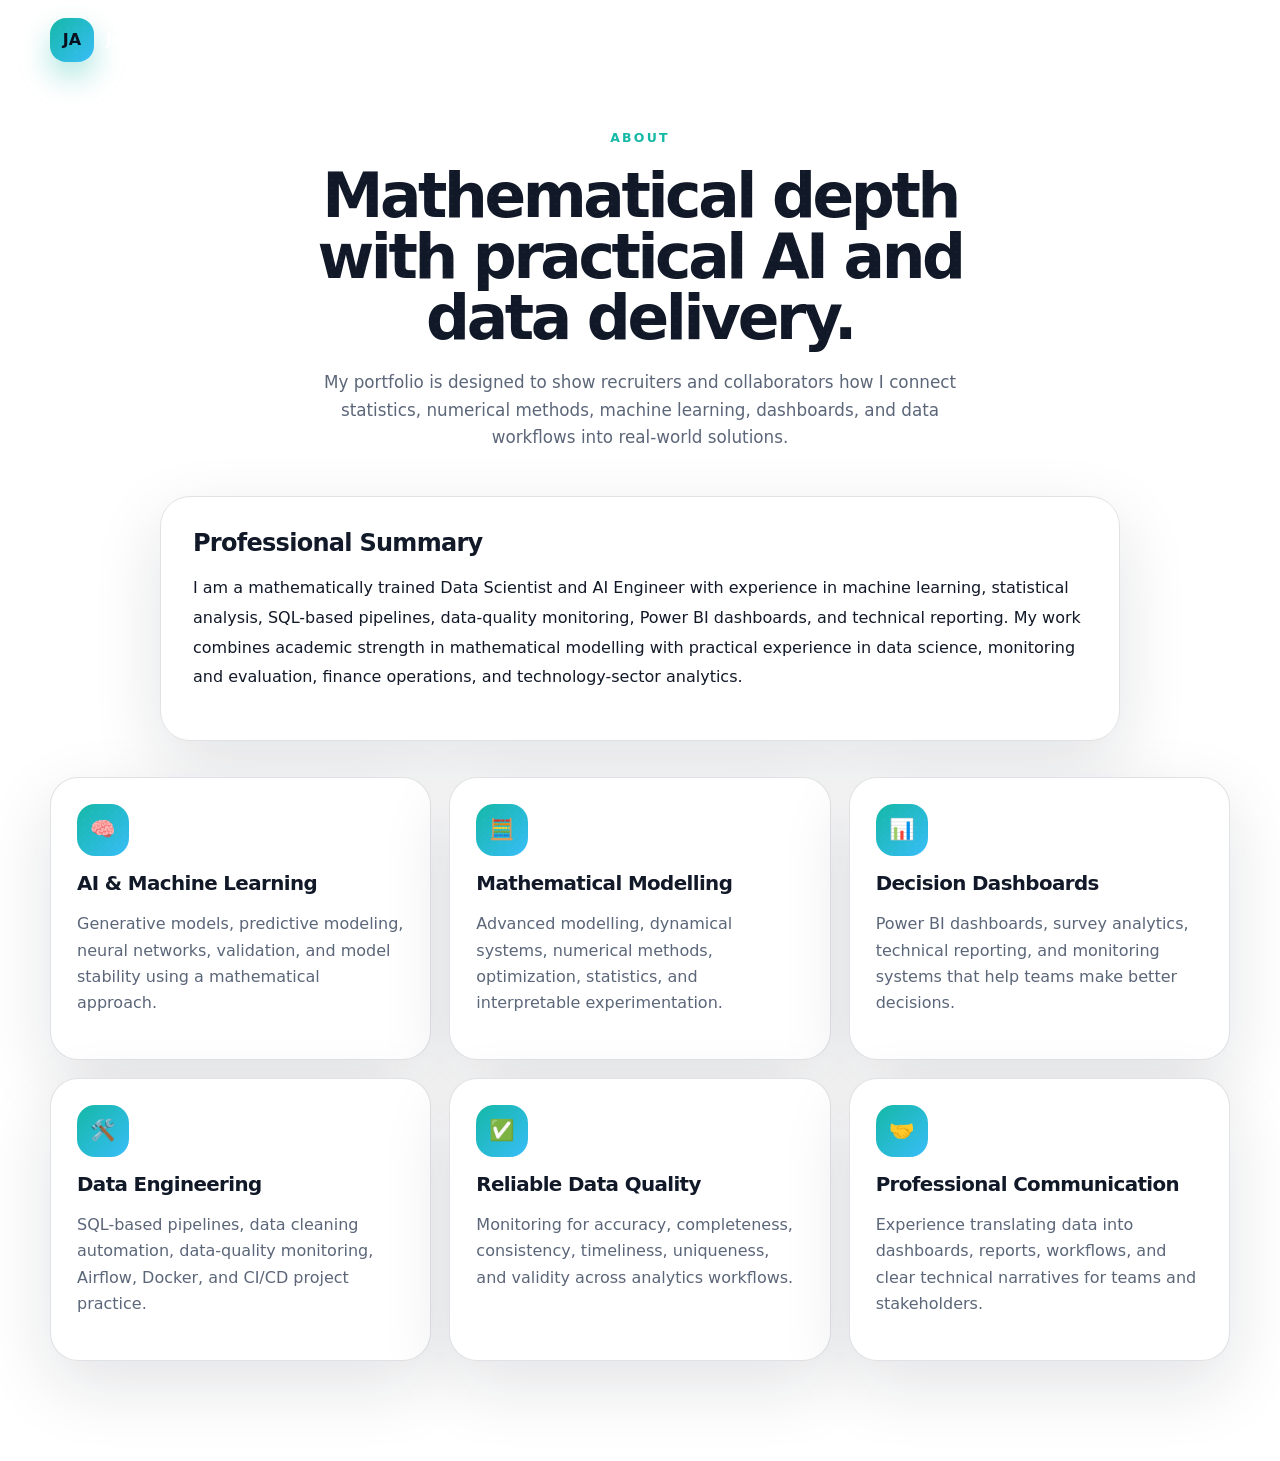
==== about.html @ 25eaf82e "updating the new styling different tabs looks" ====
<!DOCTYPE html>
<html lang="en">
<head>
  <meta charset="UTF-8" />
  <meta name="viewport" content="width=device-width, initial-scale=1.0" />
  <meta name="description" content="Jean Aime Iraguha — Data Scientist and AI Engineer portfolio focused on machine learning, mathematical modelling, data engineering, and analytics dashboards." />
  <meta name="keywords" content="Jean Aime Iraguha, Data Scientist, AI Engineer, Machine Learning, Data Engineering, Mathematical Modelling, Power BI, Python, SQL" />
  <meta name="author" content="Jean Aime Iraguha" />
  <meta property="og:title" content="Jean Aime Iraguha | Data Scientist & AI Engineer" />
  <meta property="og:description" content="Portfolio of data science, AI engineering, data engineering, and mathematical modelling projects." />
  <meta property="og:type" content="website" />
  <meta property="og:image" content="assets/images/profile-placeholder.svg" />
  <meta name="theme-color" content="#07111f" />
  <title>About | Jean Aime Iraguha</title>
  <link rel="icon" href="assets/images/profile-placeholder.svg" />
  <link rel="stylesheet" href="css/styles.css" />
</head>
<body data-page="about">
  <div class="noise" aria-hidden="true"></div>

  <header class="site-header" id="top">
    <nav class="navbar" aria-label="Main navigation">
      <a class="brand" href="index.html" aria-label="Home">
        <span class="brand-mark">JA</span>
        <span class="brand-text">Jean Aime</span>
      </a>
      <button class="menu-toggle" id="menuToggle" aria-label="Open menu" aria-expanded="false">
        <span></span><span></span><span></span>
      </button>
      <div class="nav-links" id="navLinks">
        <a data-nav="about" href="about.html">About</a>
        <a data-nav="dashboard" href="dashboard.html">Dashboard</a>
        <a data-nav="projects" href="projects.html">Projects</a>
        <a data-nav="experience" href="experience.html">Experience</a>
        <a data-nav="credentials" href="credentials.html">Credentials</a>
        <a data-nav="contact" href="contact.html">Contact</a>
        <button class="theme-toggle" id="themeToggle" aria-label="Toggle dark mode">☾</button>
      </div>
    </nav>
  </header>

  <main>
<section class="section section-light page-section first-page-section">
  <div class="section-heading reveal">
    <p class="eyebrow">About</p>
    <h2>Mathematical depth with practical AI and data delivery.</h2>
    <p>
      My portfolio is designed to show recruiters and collaborators how I connect statistics, numerical methods,
      machine learning, dashboards, and data workflows into real-world solutions.
    </p>
  </div>
  <div class="about-narrative reveal">
    <h3>Professional Summary</h3>
    <p>
      I am a mathematically trained Data Scientist and AI Engineer with experience in machine learning, statistical analysis,
      SQL-based pipelines, data-quality monitoring, Power BI dashboards, and technical reporting. My work combines academic
      strength in mathematical modelling with practical experience in data science, monitoring and evaluation, finance operations,
      and technology-sector analytics.
    </p>
  </div>
  <div class="value-grid" id="valueGrid"></div>
</section>
  </main>

  <button class="back-to-top" id="backToTop" aria-label="Back to top">↑</button>

  <dialog class="project-modal" id="projectModal" aria-labelledby="modalTitle">
    <button class="modal-close" id="modalClose" aria-label="Close project details">×</button>
    <div id="modalContent"></div>
  </dialog>

  <script src="js/data.js"></script>
  <script src="js/main.js"></script>
</body>
</html>
---- css/styles.css ----
:root {
  --bg: #07111f;
  --bg-soft: #0d1b2e;
  --surface: #ffffff;
  --surface-soft: #f5f7fb;
  --surface-dark: #0e1b2b;
  --text: #111827;
  --text-muted: #5b6679;
  --text-inverse: #f8fafc;
  --line: rgba(15, 23, 42, 0.12);
  --line-dark: rgba(255, 255, 255, 0.12);
  --primary: #0f766e;
  --primary-strong: #14b8a6;
  --accent: #38bdf8;
  --warning: #f59e0b;
  --success: #22c55e;
  --shadow: 0 24px 70px rgba(15, 23, 42, 0.12);
  --shadow-dark: 0 24px 70px rgba(0, 0, 0, 0.28);
  --radius: 28px;
  --max-width: 1180px;
}

[data-theme="dark"] {
  --surface: #0b1220;
  --surface-soft: #07111f;
  --text: #f8fafc;
  --text-muted: #a7b4c8;
  --line: rgba(255, 255, 255, 0.12);
  --shadow: 0 24px 70px rgba(0, 0, 0, 0.35);
}

* {
  box-sizing: border-box;
}

html {
  scroll-behavior: smooth;
}

body {
  margin: 0;
  font-family: Inter, ui-sans-serif, system-ui, -apple-system, BlinkMacSystemFont, "Segoe UI", sans-serif;
  background: var(--surface-soft);
  color: var(--text);
  line-height: 1.65;
  overflow-x: hidden;
}

body.modal-open {
  overflow: hidden;
}

img {
  max-width: 100%;
  display: block;
}

a {
  color: inherit;
  text-decoration: none;
}

button {
  font: inherit;
}

.noise {
  pointer-events: none;
  position: fixed;
  inset: 0;
  z-index: 2000;
  opacity: 0.035;
  background-image: radial-gradient(#fff 0.8px, transparent 0.8px);
  background-size: 8px 8px;
}

.site-header {
  position: fixed;
  top: 0;
  left: 0;
  right: 0;
  z-index: 1000;
  padding: 16px 20px;
  transition: all 0.25s ease;
}

.site-header.scrolled {
  padding: 10px 20px;
  background: rgba(7, 17, 31, 0.78);
  backdrop-filter: blur(18px);
  border-bottom: 1px solid var(--line-dark);
}

.navbar {
  max-width: var(--max-width);
  margin: 0 auto;
  display: flex;
  align-items: center;
  justify-content: space-between;
  gap: 20px;
  color: #fff;
}

.brand {
  display: inline-flex;
  align-items: center;
  gap: 12px;
  font-weight: 800;
}

.brand-mark {
  width: 44px;
  height: 44px;
  display: grid;
  place-items: center;
  border-radius: 16px;
  background: linear-gradient(135deg, var(--primary-strong), var(--accent));
  color: #07111f;
  box-shadow: 0 14px 30px rgba(20, 184, 166, 0.35);
}

.brand-text {
  letter-spacing: -0.02em;
}

.nav-links {
  display: flex;
  align-items: center;
  gap: 8px;
}

.nav-links a,
.theme-toggle {
  border: 1px solid transparent;
  color: rgba(255, 255, 255, 0.82);
  border-radius: 999px;
  padding: 10px 14px;
  background: transparent;
  cursor: pointer;
  transition: all 0.2s ease;
}

.nav-links a:hover,
.theme-toggle:hover,
.nav-links a.active {
  color: #fff;
  border-color: var(--line-dark);
  background: rgba(255, 255, 255, 0.1);
}

.theme-toggle {
  width: 42px;
  height: 42px;
  padding: 0;
}

.menu-toggle {
  display: none;
  width: 44px;
  height: 44px;
  border: 1px solid var(--line-dark);
  border-radius: 14px;
  background: rgba(255, 255, 255, 0.08);
  cursor: pointer;
}

.menu-toggle span {
  display: block;
  width: 20px;
  height: 2px;
  margin: 5px auto;
  background: #fff;
  transition: all 0.2s ease;
}

.section-shell,
.section {
  padding-left: 24px;
  padding-right: 24px;
}

.hero {
  position: relative;
  overflow: hidden;
  min-height: 100vh;
  padding-top: 144px;
  padding-bottom: 72px;
  background:
    radial-gradient(circle at 10% 10%, rgba(20, 184, 166, 0.28), transparent 32%),
    radial-gradient(circle at 90% 20%, rgba(56, 189, 248, 0.22), transparent 28%),
    linear-gradient(135deg, #07111f 0%, #0d1b2e 45%, #111827 100%);
  color: var(--text-inverse);
}

.hero-bg-orb {
  position: absolute;
  border-radius: 999px;
  filter: blur(12px);
  opacity: 0.7;
  animation: float 8s ease-in-out infinite;
}

.hero-bg-orb-one {
  width: 270px;
  height: 270px;
  background: rgba(20, 184, 166, 0.18);
  left: -80px;
  bottom: 8%;
}

.hero-bg-orb-two {
  width: 220px;
  height: 220px;
  background: rgba(56, 189, 248, 0.16);
  right: -60px;
  top: 18%;
  animation-delay: -2s;
}

@keyframes float {
  0%, 100% { transform: translate3d(0, 0, 0); }
  50% { transform: translate3d(12px, -18px, 0); }
}

.hero-grid {
  position: relative;
  display: grid;
  grid-template-columns: minmax(0, 1.18fr) minmax(320px, 0.82fr);
  align-items: center;
  gap: 52px;
  max-width: var(--max-width);
  margin: 0 auto;
}

.eyebrow {
  margin: 0 0 16px;
  color: var(--primary-strong);
  font-size: 0.78rem;
  font-weight: 800;
  letter-spacing: 0.18em;
  text-transform: uppercase;
}

.eyebrow.compact {
  margin-bottom: 8px;
  font-size: 0.72rem;
}

h1, h2, h3, p {
  overflow-wrap: anywhere;
}

h1 {
  margin: 0;
  max-width: 900px;
  font-size: clamp(3.2rem, 8vw, 6.8rem);
  line-height: 0.94;
  letter-spacing: -0.075em;
}

h2 {
  margin: 0;
  font-size: clamp(2rem, 4.8vw, 4rem);
  line-height: 1;
  letter-spacing: -0.055em;
}

h3 {
  margin: 0;
  font-size: 1.24rem;
  line-height: 1.18;
  letter-spacing: -0.03em;
}

.hero-subtitle {
  max-width: 700px;
  margin: 26px 0 0;
  color: rgba(248, 250, 252, 0.78);
  font-size: 1.18rem;
}

.hero-subtitle strong {
  color: #fff;
}

.hero-actions,
.contact-actions {
  display: flex;
  flex-wrap: wrap;
  gap: 12px;
  margin-top: 34px;
}

.btn {
  display: inline-flex;
  align-items: center;
  justify-content: center;
  min-height: 48px;
  border: 1px solid transparent;
  border-radius: 999px;
  padding: 0 20px;
  font-weight: 800;
  cursor: pointer;
  transition: transform 0.2s ease, box-shadow 0.2s ease, background 0.2s ease, border-color 0.2s ease;
}

.btn:hover {
  transform: translateY(-2px);
}

.btn.disabled,
.small-btn.disabled {
  opacity: 0.58;
  cursor: not-allowed;
  pointer-events: none;
}

.btn.primary {
  color: #06111f;
  background: linear-gradient(135deg, var(--primary-strong), var(--accent));
  box-shadow: 0 16px 34px rgba(20, 184, 166, 0.25);
}

.btn.secondary {
  color: #fff;
  background: rgba(255, 255, 255, 0.1);
  border-color: var(--line-dark);
}

.btn.ghost {
  color: #fff;
  background: transparent;
  border-color: var(--line-dark);
}

.trust-row {
  display: flex;
  flex-wrap: wrap;
  gap: 10px;
  margin-top: 36px;
}

.trust-row span {
  display: inline-flex;
  align-items: center;
  border: 1px solid var(--line-dark);
  border-radius: 999px;
  padding: 8px 12px;
  background: rgba(255, 255, 255, 0.07);
  color: rgba(255, 255, 255, 0.78);
  font-size: 0.9rem;
}

.profile-panel {
  position: relative;
  border: 1px solid var(--line-dark);
  border-radius: 34px;
  padding: 18px;
  background: rgba(255, 255, 255, 0.1);
  box-shadow: var(--shadow-dark);
  backdrop-filter: blur(22px);
}

.profile-photo-wrap {
  position: relative;
  overflow: hidden;
  border-radius: 28px;
  border: 1px solid var(--line-dark);
  background: rgba(255, 255, 255, 0.08);
}

.profile-photo {
  width: 100%;
  aspect-ratio: 4 / 4.2;
  object-fit: cover;
}

.status-pill {
  position: absolute;
  left: 18px;
  right: 18px;
  bottom: 18px;
  display: flex;
  align-items: center;
  gap: 10px;
  border: 1px solid rgba(255, 255, 255, 0.22);
  border-radius: 999px;
  padding: 10px 12px;
  background: rgba(7, 17, 31, 0.82);
  color: #fff;
  font-size: 0.86rem;
  backdrop-filter: blur(16px);
}

.pulse {
  width: 10px;
  height: 10px;
  border-radius: 50%;
  background: var(--success);
  box-shadow: 0 0 0 0 rgba(34, 197, 94, 0.8);
  animation: pulse 1.6s infinite;
}

@keyframes pulse {
  0% { box-shadow: 0 0 0 0 rgba(34, 197, 94, 0.7); }
  70% { box-shadow: 0 0 0 12px rgba(34, 197, 94, 0); }
  100% { box-shadow: 0 0 0 0 rgba(34, 197, 94, 0); }
}

.profile-details {
  padding: 24px 8px 8px;
}

.profile-label {
  margin: 0 0 8px;
  color: rgba(255, 255, 255, 0.58);
  font-size: 0.82rem;
  font-weight: 800;
  letter-spacing: 0.16em;
  text-transform: uppercase;
}

.profile-details h2 {
  font-size: 1.55rem;
  letter-spacing: -0.04em;
}

.muted {
  color: var(--text-muted);
}

.profile-details .muted {
  color: rgba(255, 255, 255, 0.68);
}

.mini-links {
  display: flex;
  flex-wrap: wrap;
  gap: 10px;
  margin-top: 18px;
}

.mini-links a {
  border: 1px solid var(--line-dark);
  border-radius: 999px;
  padding: 8px 12px;
  color: rgba(255, 255, 255, 0.82);
  font-size: 0.86rem;
  transition: all 0.2s ease;
}

.mini-links a:hover {
  background: rgba(255, 255, 255, 0.1);
  color: #fff;
}

.section {
  padding-top: 100px;
  padding-bottom: 100px;
  background: var(--surface-soft);
}

.section-light {
  background: var(--surface);
}

.section-heading {
  max-width: 780px;
  margin: 0 auto 44px;
  text-align: center;
}

.section-heading p:last-child {
  max-width: 660px;
  margin: 20px auto 0;
  color: var(--text-muted);
  font-size: 1.05rem;
}

.value-grid,
.stats-grid,
.projects-grid {
  max-width: var(--max-width);
  margin: 0 auto;
  display: grid;
  gap: 18px;
}

.value-grid {
  grid-template-columns: repeat(3, minmax(0, 1fr));
}

.value-card,
.stat-card,
.project-card,
.chart-card,
.credential-card,
.contact-card,
.timeline-item {
  border: 1px solid var(--line);
  border-radius: var(--radius);
  background: var(--surface);
  box-shadow: var(--shadow);
}

.value-card,
.stat-card,
.project-card,
.chart-card,
.credential-card,
.timeline-item {
  padding: 26px;
}

.value-icon,
.stat-icon {
  display: grid;
  place-items: center;
  width: 52px;
  height: 52px;
  border-radius: 18px;
  color: #06111f;
  background: linear-gradient(135deg, var(--primary-strong), var(--accent));
  font-size: 1.28rem;
}

.value-card h3,
.value-card p {
  margin-top: 16px;
}

.value-card p,
.project-card p,
.timeline-item p,
.credential-card p,
.status-board p {
  color: var(--text-muted);
}

.dashboard-section {
  background:
    linear-gradient(180deg, rgba(15, 118, 110, 0.08), transparent 34%),
    var(--surface-soft);
}

.stats-grid {
  grid-template-columns: repeat(4, minmax(0, 1fr));
  margin-bottom: 24px;
}

.stat-card {
  position: relative;
  overflow: hidden;
}

.stat-card::after {
  content: "";
  position: absolute;
  width: 140px;
  height: 140px;
  border-radius: 50%;
  right: -76px;
  top: -76px;
  background: rgba(20, 184, 166, 0.13);
}

.stat-number {
  margin-top: 18px;
  font-size: 2.7rem;
  font-weight: 900;
  line-height: 1;
  letter-spacing: -0.08em;
}

.stat-label {
  margin-top: 10px;
  color: var(--text-muted);
  font-weight: 700;
}

.dashboard-grid {
  max-width: var(--max-width);
  margin: 0 auto;
  display: grid;
  grid-template-columns: minmax(0, 1.2fr) minmax(300px, 0.8fr);
  gap: 24px;
}

.card-title-row {
  display: flex;
  align-items: flex-start;
  justify-content: space-between;
  gap: 16px;
  margin-bottom: 26px;
}

.tag {
  display: inline-flex;
  align-items: center;
  white-space: nowrap;
  border: 1px solid var(--line);
  border-radius: 999px;
  padding: 7px 10px;
  color: var(--text-muted);
  background: var(--surface-soft);
  font-size: 0.78rem;
  font-weight: 800;
}

.tag.success {
  color: #065f46;
  background: rgba(34, 197, 94, 0.12);
  border-color: rgba(34, 197, 94, 0.24);
}

.skill-bar {
  margin-bottom: 18px;
}

.skill-info {
  display: flex;
  justify-content: space-between;
  gap: 16px;
  margin-bottom: 8px;
  font-weight: 800;
}

.skill-info span:last-child {
  color: var(--text-muted);
}

.skill-track {
  position: relative;
  overflow: hidden;
  height: 11px;
  border-radius: 999px;
  background: rgba(148, 163, 184, 0.22);
}

.skill-fill {
  width: 0;
  height: 100%;
  border-radius: inherit;
  background: linear-gradient(90deg, var(--primary), var(--accent));
  transition: width 1.3s cubic-bezier(.2,.8,.2,1);
}

.status-board {
  display: grid;
  gap: 14px;
}

.status-item {
  border: 1px solid var(--line);
  border-radius: 22px;
  padding: 16px;
  background: var(--surface-soft);
}

.status-item strong {
  display: block;
  margin-bottom: 4px;
}

.filter-row {
  max-width: var(--max-width);
  margin: 0 auto 26px;
  display: flex;
  flex-wrap: wrap;
  justify-content: center;
  gap: 10px;
}

.filter-btn {
  border: 1px solid var(--line);
  border-radius: 999px;
  padding: 10px 16px;
  background: var(--surface-soft);
  color: var(--text-muted);
  font-weight: 800;
  cursor: pointer;
  transition: all 0.2s ease;
}

.filter-btn:hover,
.filter-btn.active {
  color: #06111f;
  border-color: transparent;
  background: linear-gradient(135deg, var(--primary-strong), var(--accent));
  box-shadow: 0 12px 26px rgba(20, 184, 166, 0.18);
}

.projects-grid {
  grid-template-columns: repeat(2, minmax(0, 1fr));
}

.project-card {
  position: relative;
  overflow: hidden;
  min-height: 100%;
  display: flex;
  flex-direction: column;
  transition: transform 0.22s ease, box-shadow 0.22s ease;
}

.project-card:hover {
  transform: translateY(-6px);
  box-shadow: 0 28px 80px rgba(15, 23, 42, 0.18);
}

.project-image {
  overflow: hidden;
  border-radius: 22px;
  border: 1px solid var(--line);
  background: var(--surface-soft);
  aspect-ratio: 16 / 9;
  margin-bottom: 22px;
}

.project-image img {
  width: 100%;
  height: 100%;
  object-fit: cover;
  transition: transform 0.4s ease;
}

.project-card:hover .project-image img {
  transform: scale(1.045);
}

.project-meta-row {
  display: flex;
  align-items: center;
  justify-content: space-between;
  gap: 12px;
  margin-bottom: 12px;
}

.project-category {
  display: inline-flex;
  border-radius: 999px;
  padding: 7px 10px;
  background: rgba(20, 184, 166, 0.1);
  color: var(--primary);
  font-weight: 900;
  font-size: 0.78rem;
}

.project-card p {
  margin-bottom: 0;
}

.tech-list {
  display: flex;
  flex-wrap: wrap;
  gap: 8px;
  margin-top: 18px;
}

.tech-list span {
  border: 1px solid var(--line);
  border-radius: 999px;
  padding: 7px 10px;
  background: var(--surface-soft);
  color: var(--text-muted);
  font-size: 0.83rem;
  font-weight: 800;
}

.project-footer {
  display: flex;
  flex-wrap: wrap;
  gap: 10px;
  margin-top: auto;
  padding-top: 22px;
}

.small-btn {
  display: inline-flex;
  align-items: center;
  border: 1px solid var(--line);
  border-radius: 999px;
  padding: 9px 13px;
  background: var(--surface);
  color: var(--text);
  font-weight: 900;
  font-size: 0.86rem;
  cursor: pointer;
  transition: all 0.2s ease;
}

.small-btn:hover {
  border-color: transparent;
  background: var(--text);
  color: var(--surface);
}

.timeline {
  max-width: 920px;
  margin: 0 auto;
  position: relative;
  display: grid;
  gap: 18px;
}

.timeline::before {
  content: "";
  position: absolute;
  left: 27px;
  top: 20px;
  bottom: 20px;
  width: 2px;
  background: var(--line);
}

.timeline-item {
  position: relative;
  padding-left: 78px;
}

.timeline-dot {
  position: absolute;
  left: 15px;
  top: 29px;
  width: 26px;
  height: 26px;
  border: 7px solid var(--surface);
  border-radius: 50%;
  background: var(--primary-strong);
  box-shadow: 0 0 0 1px var(--line);
}

.timeline-period {
  margin-bottom: 6px;
  color: var(--primary);
  font-weight: 900;
}

.timeline-org {
  margin-top: 4px;
  color: var(--text-muted);
  font-weight: 800;
}

.timeline-points {
  margin: 16px 0 0;
  padding-left: 18px;
  color: var(--text-muted);
}

.timeline-points li + li {
  margin-top: 8px;
}

.credentials-layout {
  max-width: var(--max-width);
  margin: 0 auto;
  display: grid;
  grid-template-columns: minmax(0, 1fr) minmax(0, 1fr);
  gap: 20px;
}

.credential-card.wide {
  grid-column: 1 / -1;
}

.edu-item,
.cert-item,
.achievement-item {
  border-bottom: 1px solid var(--line);
  padding: 18px 0;
}

.edu-item:last-child,
.cert-item:last-child,
.achievement-item:last-child {
  border-bottom: 0;
  padding-bottom: 0;
}

.edu-item:first-child,
.cert-item:first-child,
.achievement-item:first-child {
  padding-top: 0;
}

.edu-school,
.cert-org,
.edu-period {
  margin: 4px 0 0;
  color: var(--text-muted);
  font-weight: 700;
}

.achievement-list {
  display: grid;
  grid-template-columns: repeat(3, minmax(0, 1fr));
  gap: 12px;
}

.achievement-item {
  border: 1px solid var(--line);
  border-radius: 20px;
  padding: 18px;
  background: var(--surface-soft);
}

.contact-section {
  background:
    radial-gradient(circle at 15% 25%, rgba(20, 184, 166, 0.22), transparent 30%),
    radial-gradient(circle at 90% 50%, rgba(56, 189, 248, 0.16), transparent 30%),
    linear-gradient(135deg, #07111f, #0d1b2e);
  color: #fff;
}

.contact-card {
  max-width: 880px;
  margin: 0 auto;
  padding: 54px;
  background: rgba(255, 255, 255, 0.08);
  border-color: var(--line-dark);
  text-align: center;
  backdrop-filter: blur(20px);
}

.contact-card p:not(.eyebrow) {
  max-width: 650px;
  margin: 20px auto 0;
  color: rgba(248, 250, 252, 0.72);
}

.contact-actions {
  justify-content: center;
}

.back-to-top {
  position: fixed;
  right: 22px;
  bottom: 22px;
  z-index: 900;
  display: grid;
  place-items: center;
  width: 48px;
  height: 48px;
  border: 1px solid var(--line-dark);
  border-radius: 16px;
  background: rgba(7, 17, 31, 0.85);
  color: #fff;
  cursor: pointer;
  opacity: 0;
  transform: translateY(16px);
  pointer-events: none;
  transition: all 0.2s ease;
  backdrop-filter: blur(14px);
}

.back-to-top.visible {
  opacity: 1;
  transform: translateY(0);
  pointer-events: auto;
}

.project-modal {
  max-width: 760px;
  width: calc(100% - 32px);
  border: 1px solid var(--line);
  border-radius: 28px;
  padding: 0;
  background: var(--surface);
  color: var(--text);
  box-shadow: 0 30px 90px rgba(0,0,0,.38);
}

.project-modal::backdrop {
  background: rgba(7, 17, 31, 0.72);
  backdrop-filter: blur(8px);
}

.modal-close {
  position: absolute;
  top: 16px;
  right: 16px;
  z-index: 2;
  width: 42px;
  height: 42px;
  border: 1px solid var(--line);
  border-radius: 14px;
  background: var(--surface-soft);
  color: var(--text);
  cursor: pointer;
  font-size: 1.7rem;
  line-height: 1;
}

.modal-inner {
  padding: 34px;
}

.modal-inner h3 {
  margin-top: 12px;
  font-size: 2rem;
}

.modal-section-title {
  margin-top: 24px;
  font-weight: 900;
}

.modal-inner ul {
  color: var(--text-muted);
}

.toast {
  position: fixed;
  left: 50%;
  bottom: 26px;
  z-index: 3000;
  transform: translateX(-50%) translateY(20px);
  border-radius: 999px;
  padding: 12px 18px;
  background: #07111f;
  color: #fff;
  box-shadow: var(--shadow-dark);
  opacity: 0;
  pointer-events: none;
  transition: all 0.2s ease;
}

.toast.visible {
  transform: translateX(-50%) translateY(0);
  opacity: 1;
}

.reveal {
  opacity: 0;
  transform: translateY(24px);
  transition: opacity 0.65s ease, transform 0.65s ease;
}

.reveal.visible {
  opacity: 1;
  transform: translateY(0);
}

@media (max-width: 980px) {
  .menu-toggle {
    display: block;
  }

  .nav-links {
    position: fixed;
    top: 76px;
    left: 20px;
    right: 20px;
    flex-direction: column;
    align-items: stretch;
    border: 1px solid var(--line-dark);
    border-radius: 24px;
    padding: 14px;
    background: rgba(7, 17, 31, 0.94);
    backdrop-filter: blur(18px);
    box-shadow: var(--shadow-dark);
    opacity: 0;
    transform: translateY(-10px);
    pointer-events: none;
  }

  .nav-links.open {
    opacity: 1;
    transform: translateY(0);
    pointer-events: auto;
  }

  .nav-links a,
  .theme-toggle {
    width: 100%;
    text-align: left;
  }

  .hero-grid,
  .dashboard-grid,
  .credentials-layout {
    grid-template-columns: 1fr;
  }

  .value-grid,
  .stats-grid,
  .projects-grid,
  .achievement-list {
    grid-template-columns: 1fr 1fr;
  }
}

@media (max-width: 680px) {
  .section-shell,
  .section {
    padding-left: 16px;
    padding-right: 16px;
  }

  .hero {
    padding-top: 116px;
  }

  .hero-actions,
  .contact-actions {
    flex-direction: column;
  }

  .btn {
    width: 100%;
  }

  .value-grid,
  .stats-grid,
  .projects-grid,
  .achievement-list {
    grid-template-columns: 1fr;
  }

  .card-title-row {
    flex-direction: column;
  }

  .timeline::before {
    left: 18px;
  }

  .timeline-item {
    padding-left: 52px;
  }

  .timeline-dot {
    left: 6px;
  }

  .contact-card {
    padding: 34px 22px;
  }
}

/* Multi-page refinements */
.first-page-section {
  padding-top: 128px;
  min-height: calc(100vh - 80px);
}

.page-hero {
  min-height: 86vh;
}

.landing-preview {
  padding-top: 80px;
}

.home-stats {
  margin-bottom: 34px;
}

.page-card-grid {
  display: grid;
  grid-template-columns: repeat(3, minmax(0, 1fr));
  gap: 18px;
  max-width: 1180px;
  margin: 0 auto;
}

.page-card {
  display: block;
  min-height: 190px;
  padding: 26px;
  border: 1px solid var(--line);
  border-radius: 28px;
  background: var(--card);
  color: var(--text);
  text-decoration: none;
  box-shadow: var(--shadow);
  transition: transform 0.2s ease, box-shadow 0.2s ease, border-color 0.2s ease;
}

.page-card:hover {
  transform: translateY(-6px);
  border-color: rgba(28, 159, 255, 0.4);
  box-shadow: var(--shadow-dark);
}

.page-card span {
  display: inline-flex;
  align-items: center;
  justify-content: center;
  width: 44px;
  height: 44px;
  margin-bottom: 20px;
  border-radius: 16px;
  background: linear-gradient(135deg, var(--accent), var(--accent-2));
  color: white;
  font-weight: 800;
}

.page-card h3 {
  margin-bottom: 10px;
  font-size: 1.25rem;
}

.page-card p {
  color: var(--muted);
  line-height: 1.7;
}

.about-narrative {
  max-width: 960px;
  margin: 0 auto 36px;
  padding: 32px;
  border: 1px solid var(--line);
  border-radius: 30px;
  background: var(--card);
  box-shadow: var(--shadow);
}

.about-narrative h3 {
  margin-bottom: 12px;
  font-size: 1.5rem;
}

.about-narrative p {
  color: var(--muted);
  line-height: 1.85;
}

.contact-note {
  margin-top: 24px;
  padding: 16px 18px;
  border: 1px solid rgba(255,255,255,0.14);
  border-radius: 18px;
  color: rgba(255,255,255,0.76);
  background: rgba(255,255,255,0.06);
}

.contact-note code {
  color: white;
}

body[data-page="home"] .brand {
  color: #fff;
}

@media (max-width: 980px) {
  .page-card-grid {
    grid-template-columns: 1fr 1fr;
  }
}

@media (max-width: 680px) {
  .first-page-section {
    padding-top: 112px;
  }
  .page-card-grid {
    grid-template-columns: 1fr;
  }
}
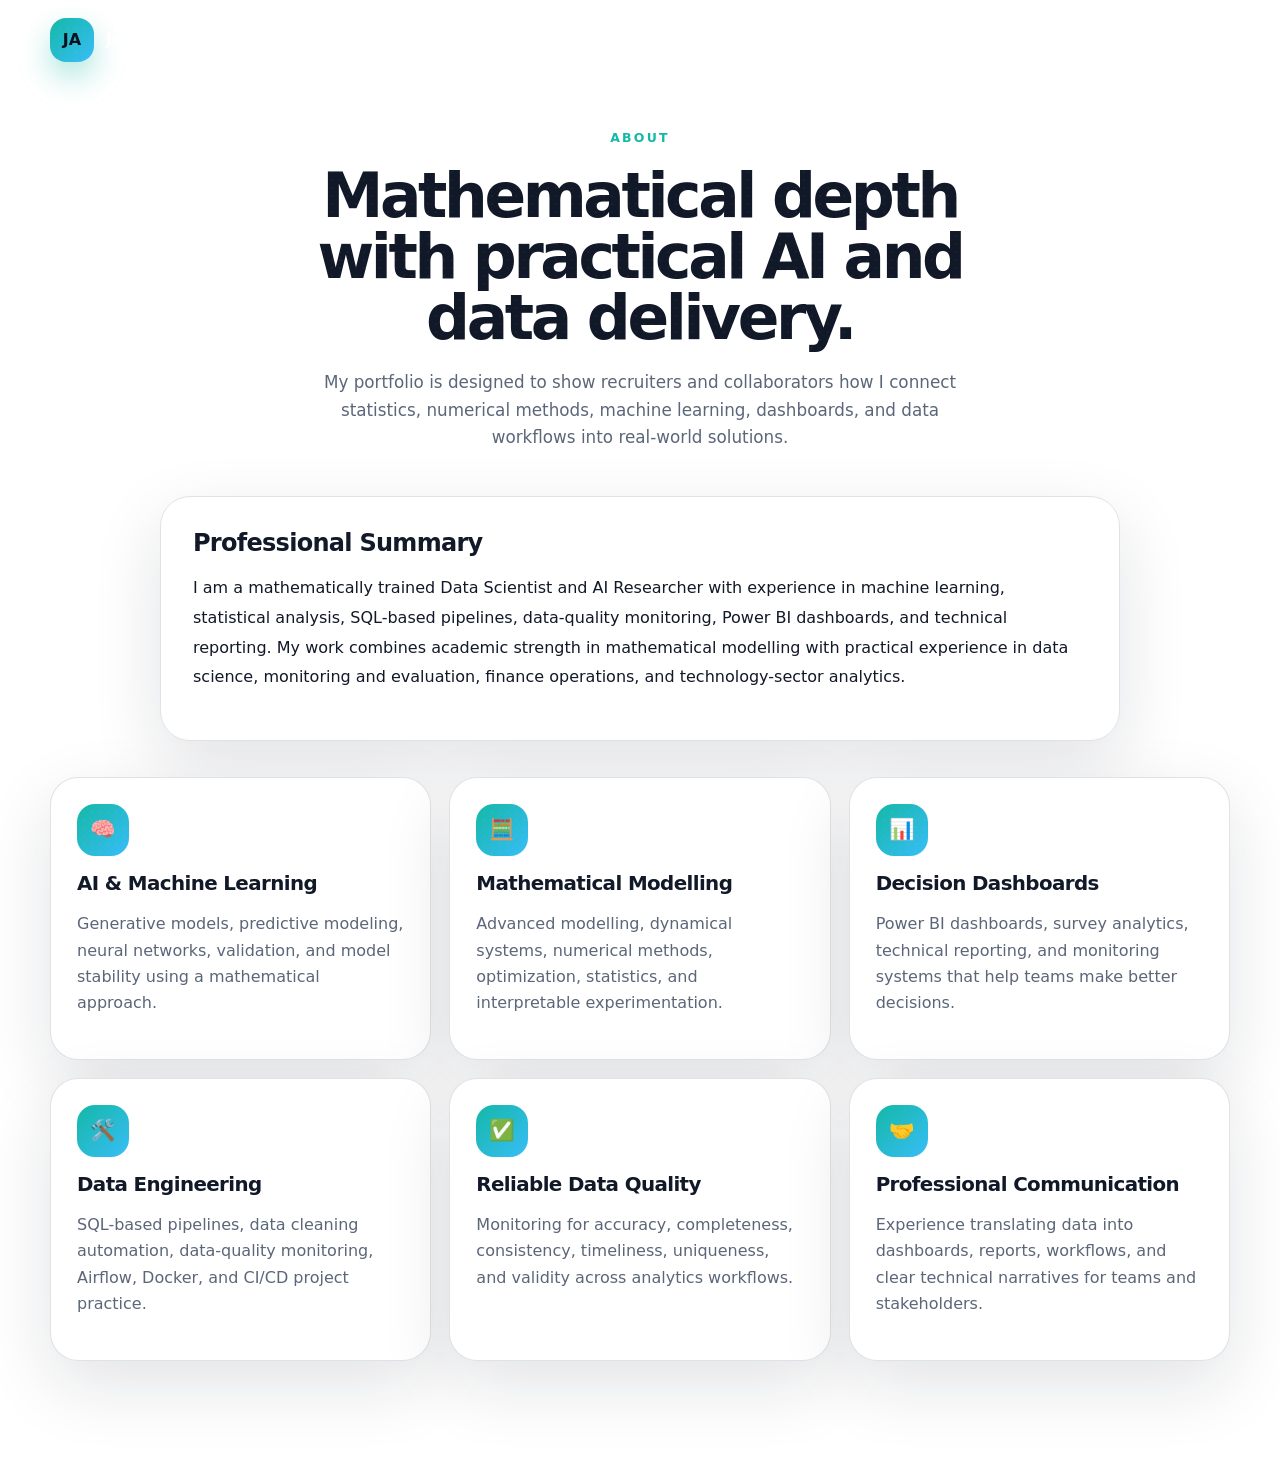
==== commit 5846e79c: "some adjustment" ====
--- a/about.html
+++ b/about.html
@@ -3,16 +3,16 @@
 <head>
   <meta charset="UTF-8" />
   <meta name="viewport" content="width=device-width, initial-scale=1.0" />
-  <meta name="description" content="Jean Aime Iraguha — Data Scientist and AI Engineer portfolio focused on machine learning, mathematical modelling, data engineering, and analytics dashboards." />
+  <meta name="description" content="Jean Aime Iraguha — Data Scientist and AI Engineer portfolio focused on machine learning, , mathematical modelling, data engineering, and analytics dashboards." />
   <meta name="keywords" content="Jean Aime Iraguha, Data Scientist, AI Engineer, Machine Learning, Data Engineering, Mathematical Modelling, Power BI, Python, SQL" />
   <meta name="author" content="Jean Aime Iraguha" />
   <meta property="og:title" content="Jean Aime Iraguha | Data Scientist & AI Engineer" />
   <meta property="og:description" content="Portfolio of data science, AI engineering, data engineering, and mathematical modelling projects." />
   <meta property="og:type" content="website" />
-  <meta property="og:image" content="assets/images/profile-placeholder.svg" />
+  <meta property="og:image" content="assets/images/profile.jpg" />
   <meta name="theme-color" content="#07111f" />
   <title>About | Jean Aime Iraguha</title>
-  <link rel="icon" href="assets/images/profile-placeholder.svg" />
+  <link rel="icon" href="assets/images/profile.jpg" />
   <link rel="stylesheet" href="css/styles.css" />
 </head>
 <body data-page="about">
@@ -52,7 +52,7 @@
   <div class="about-narrative reveal">
     <h3>Professional Summary</h3>
     <p>
-      I am a mathematically trained Data Scientist and AI Engineer with experience in machine learning, statistical analysis,
+      I am a mathematically trained Data Scientist and AI Researcher with experience in machine learning, statistical analysis,
       SQL-based pipelines, data-quality monitoring, Power BI dashboards, and technical reporting. My work combines academic
       strength in mathematical modelling with practical experience in data science, monitoring and evaluation, finance operations,
       and technology-sector analytics.
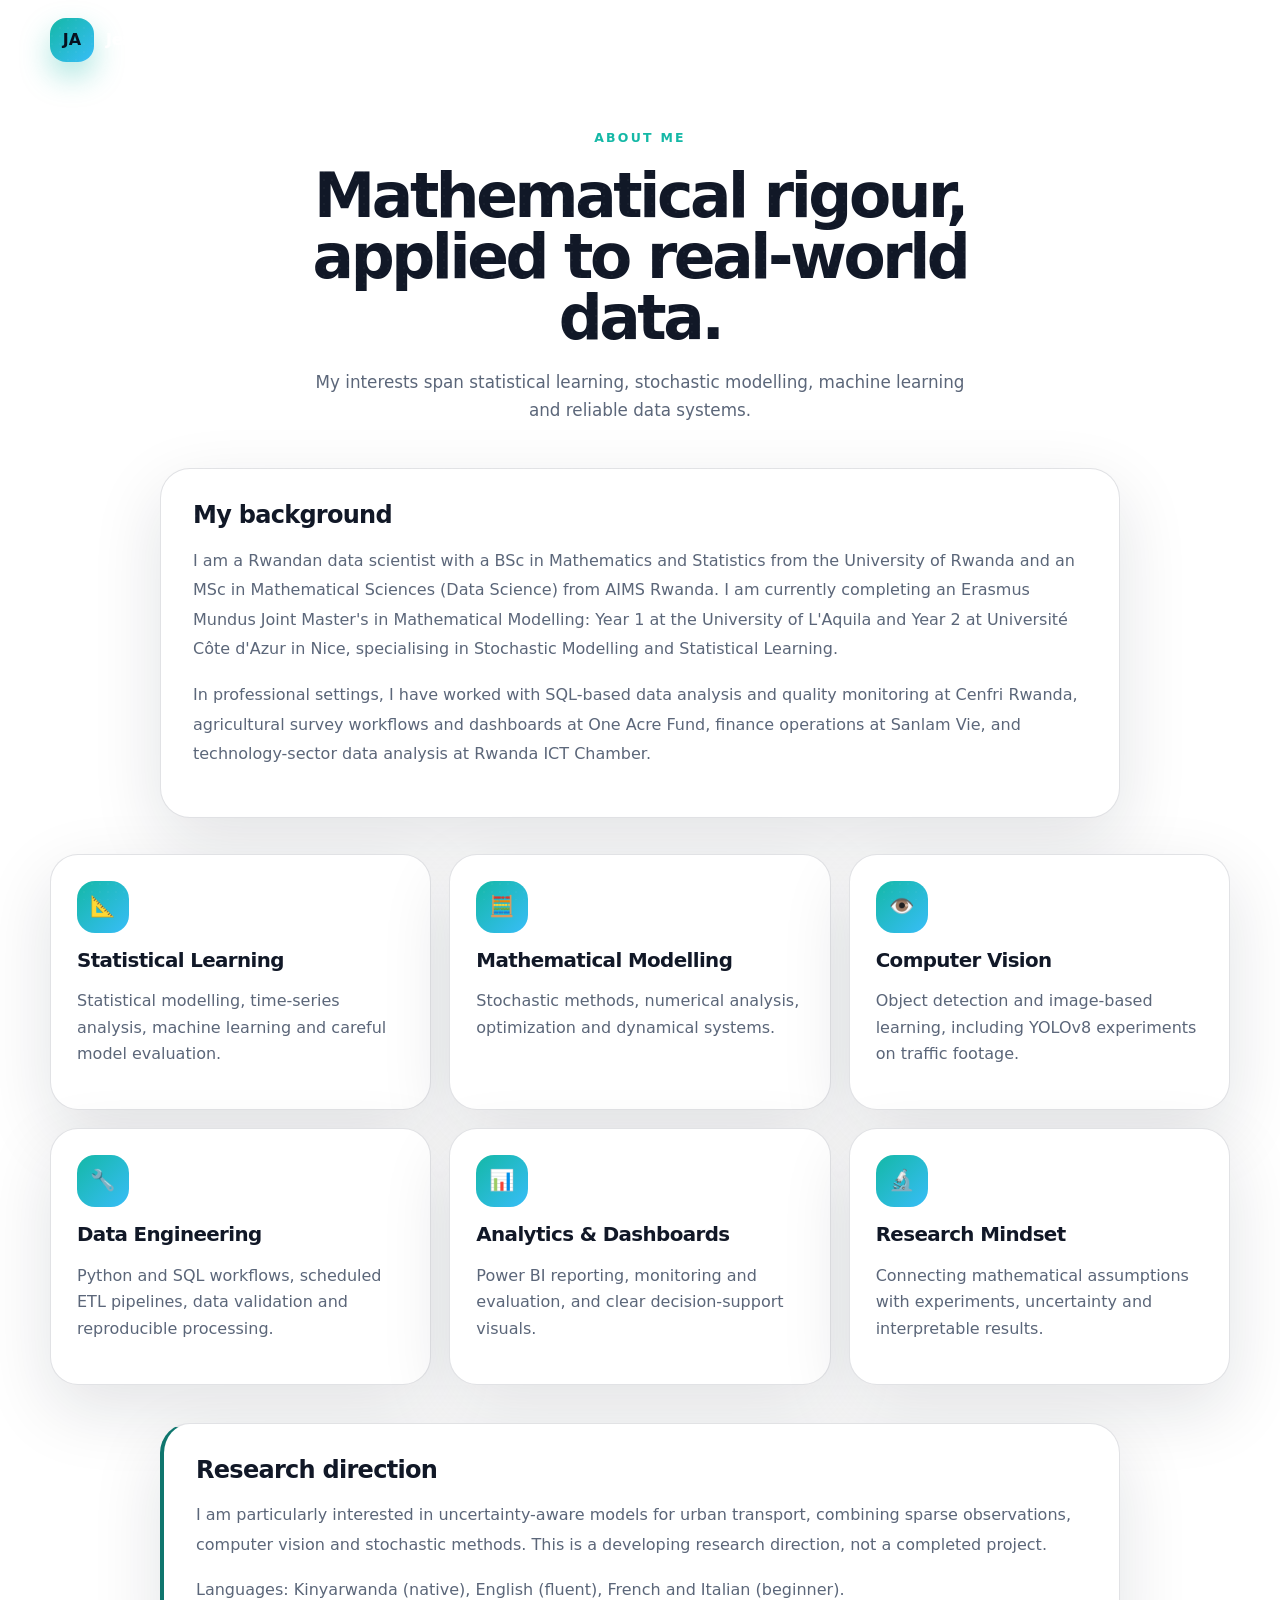
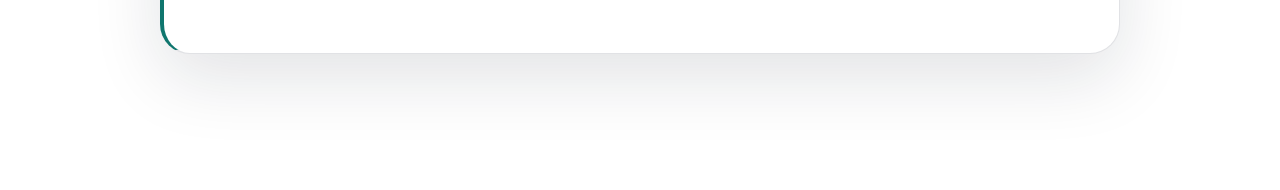
==== commit 72e0ce44: "Refresh portfolio for Erasmus Mundus studies and fix profile photo" ====
--- a/about.html
+++ b/about.html
@@ -3,13 +3,13 @@
 <head>
   <meta charset="UTF-8" />
   <meta name="viewport" content="width=device-width, initial-scale=1.0" />
-  <meta name="description" content="Jean Aime Iraguha — Data Scientist and AI Engineer portfolio focused on machine learning, , mathematical modelling, data engineering, and analytics dashboards." />
+  <meta name="description" content="Portfolio of Jean Aime Iraguha: Erasmus Mundus mathematical modelling student, AIMS Data Science graduate, and practitioner in machine learning, analytics and data engineering." />
   <meta name="keywords" content="Jean Aime Iraguha, Data Scientist, AI Engineer, Machine Learning, Data Engineering, Mathematical Modelling, Power BI, Python, SQL" />
   <meta name="author" content="Jean Aime Iraguha" />
   <meta property="og:title" content="Jean Aime Iraguha | Data Scientist & AI Engineer" />
-  <meta property="og:description" content="Portfolio of data science, AI engineering, data engineering, and mathematical modelling projects." />
+  <meta property="og:description" content="Machine learning, mathematical modelling, research projects and practical data analytics by Jean Aime Iraguha." />
   <meta property="og:type" content="website" />
-  <meta property="og:image" content="assets/images/profile.jpg" />
+  <meta property="og:image" content="https://aime2k2.github.io/My-portifolio/assets/images/profile.jpg" />
   <meta name="theme-color" content="#07111f" />
   <title>About | Jean Aime Iraguha</title>
   <link rel="icon" href="assets/images/profile.jpg" />
@@ -29,7 +29,7 @@
       </button>
       <div class="nav-links" id="navLinks">
         <a data-nav="about" href="about.html">About</a>
-        <a data-nav="dashboard" href="dashboard.html">Dashboard</a>
+        <a data-nav="dashboard" href="dashboard.html">Expertise</a>
         <a data-nav="projects" href="projects.html">Projects</a>
         <a data-nav="experience" href="experience.html">Experience</a>
         <a data-nav="credentials" href="credentials.html">Credentials</a>
@@ -42,24 +42,36 @@
   <main>
 <section class="section section-light page-section first-page-section">
   <div class="section-heading reveal">
-    <p class="eyebrow">About</p>
-    <h2>Mathematical depth with practical AI and data delivery.</h2>
-    <p>
-      My portfolio is designed to show recruiters and collaborators how I connect statistics, numerical methods,
-      machine learning, dashboards, and data workflows into real-world solutions.
-    </p>
+    <p class="eyebrow">About me</p>
+    <h2>Mathematical rigour, applied to real-world data.</h2>
+    <p>My interests span statistical learning, stochastic modelling, machine learning and reliable data systems.</p>
   </div>
   <div class="about-narrative reveal">
-    <h3>Professional Summary</h3>
+    <h3>My background</h3>
     <p>
-      I am a mathematically trained Data Scientist and AI Researcher with experience in machine learning, statistical analysis,
-      SQL-based pipelines, data-quality monitoring, Power BI dashboards, and technical reporting. My work combines academic
-      strength in mathematical modelling with practical experience in data science, monitoring and evaluation, finance operations,
-      and technology-sector analytics.
+      I am a Rwandan data scientist with a BSc in Mathematics and Statistics from the University of Rwanda
+      and an MSc in Mathematical Sciences (Data Science) from AIMS Rwanda. I am currently completing an
+      Erasmus Mundus Joint Master's in Mathematical Modelling: Year 1 at the University of L'Aquila and
+      Year 2 at Université Côte d'Azur in Nice, specialising in Stochastic Modelling and Statistical Learning.
+    </p>
+    <p>
+      In professional settings, I have worked with SQL-based data analysis and quality monitoring at Cenfri Rwanda,
+      agricultural survey workflows and dashboards at One Acre Fund, finance operations at Sanlam Vie,
+      and technology-sector data analysis at Rwanda ICT Chamber.
     </p>
   </div>
   <div class="value-grid" id="valueGrid"></div>
+  <div class="about-narrative research-note reveal">
+    <h3>Research direction</h3>
+    <p>
+      I am particularly interested in uncertainty-aware models for urban transport, combining sparse observations,
+      computer vision and stochastic methods. This is a developing research direction, not a completed project.
+    </p>
+    <p class="muted">Languages: Kinyarwanda (native), English (fluent), French and Italian (beginner).</p>
+  </div>
 </section>
+
+
   </main>
 
   <button class="back-to-top" id="backToTop" aria-label="Back to top">↑</button>
--- a/css/styles.css
+++ b/css/styles.css
@@ -1171,7 +1171,7 @@
   padding: 26px;
   border: 1px solid var(--line);
   border-radius: 28px;
-  background: var(--card);
+  background: var(--surface);
   color: var(--text);
   text-decoration: none;
   box-shadow: var(--shadow);
@@ -1192,7 +1192,7 @@
   height: 44px;
   margin-bottom: 20px;
   border-radius: 16px;
-  background: linear-gradient(135deg, var(--accent), var(--accent-2));
+  background: linear-gradient(135deg, var(--primary-strong), var(--accent));
   color: white;
   font-weight: 800;
 }
@@ -1203,7 +1203,7 @@
 }
 
 .page-card p {
-  color: var(--muted);
+  color: var(--text-muted);
   line-height: 1.7;
 }
 
@@ -1213,7 +1213,7 @@
   padding: 32px;
   border: 1px solid var(--line);
   border-radius: 30px;
-  background: var(--card);
+  background: var(--surface);
   box-shadow: var(--shadow);
 }
 
@@ -1223,7 +1223,7 @@
 }
 
 .about-narrative p {
-  color: var(--muted);
+  color: var(--text-muted);
   line-height: 1.85;
 }
 
@@ -1258,3 +1258,56 @@
     grid-template-columns: 1fr;
   }
 }
+
+/* Portfolio editorial refinements */
+.page-card span {
+  width: auto;
+  height: auto;
+  min-height: 32px;
+  margin-bottom: 28px;
+  padding: 6px 12px;
+  border-radius: 999px;
+  font-size: 0.73rem;
+  letter-spacing: 0.05em;
+  text-transform: uppercase;
+  color: #06111f;
+}
+.page-card { min-height: 230px; }
+.page-card p { margin-bottom: 0; }
+.profile-photo { object-position: center 24%; }
+.hero-copy h1 { max-width: 780px; }
+.project-meta-row { flex-wrap: wrap; }
+.project-meta-row .tag { white-space: normal; text-align: right; }
+.skill-tags {
+  display: flex;
+  flex-wrap: wrap;
+  align-content: flex-start;
+  gap: 12px;
+}
+.skill-chip {
+  display: inline-flex;
+  align-items: center;
+  padding: 12px 16px;
+  border: 1px solid var(--line);
+  border-radius: 14px;
+  background: var(--surface-soft);
+  color: var(--text);
+  font-size: 0.92rem;
+  font-weight: 700;
+  line-height: 1.35;
+}
+.research-note { margin-top: 38px; border-left: 4px solid var(--primary); }
+.hero .trust-row span { letter-spacing: 0.005em; }
+a:focus-visible, button:focus-visible {
+  outline: 3px solid var(--accent);
+  outline-offset: 3px;
+}
+@media (prefers-reduced-motion: reduce) {
+  *, *::before, *::after { scroll-behavior: auto !important; animation-duration: 0.01ms !important; transition-duration: 0.01ms !important; }
+}
+@media (max-width: 680px) {
+  .hero-copy h1 { font-size: clamp(2.9rem, 13vw, 4.7rem); }
+  .profile-panel { padding: 12px; }
+  .about-narrative { padding: 24px; }
+  .page-card { min-height: 0; }
+}
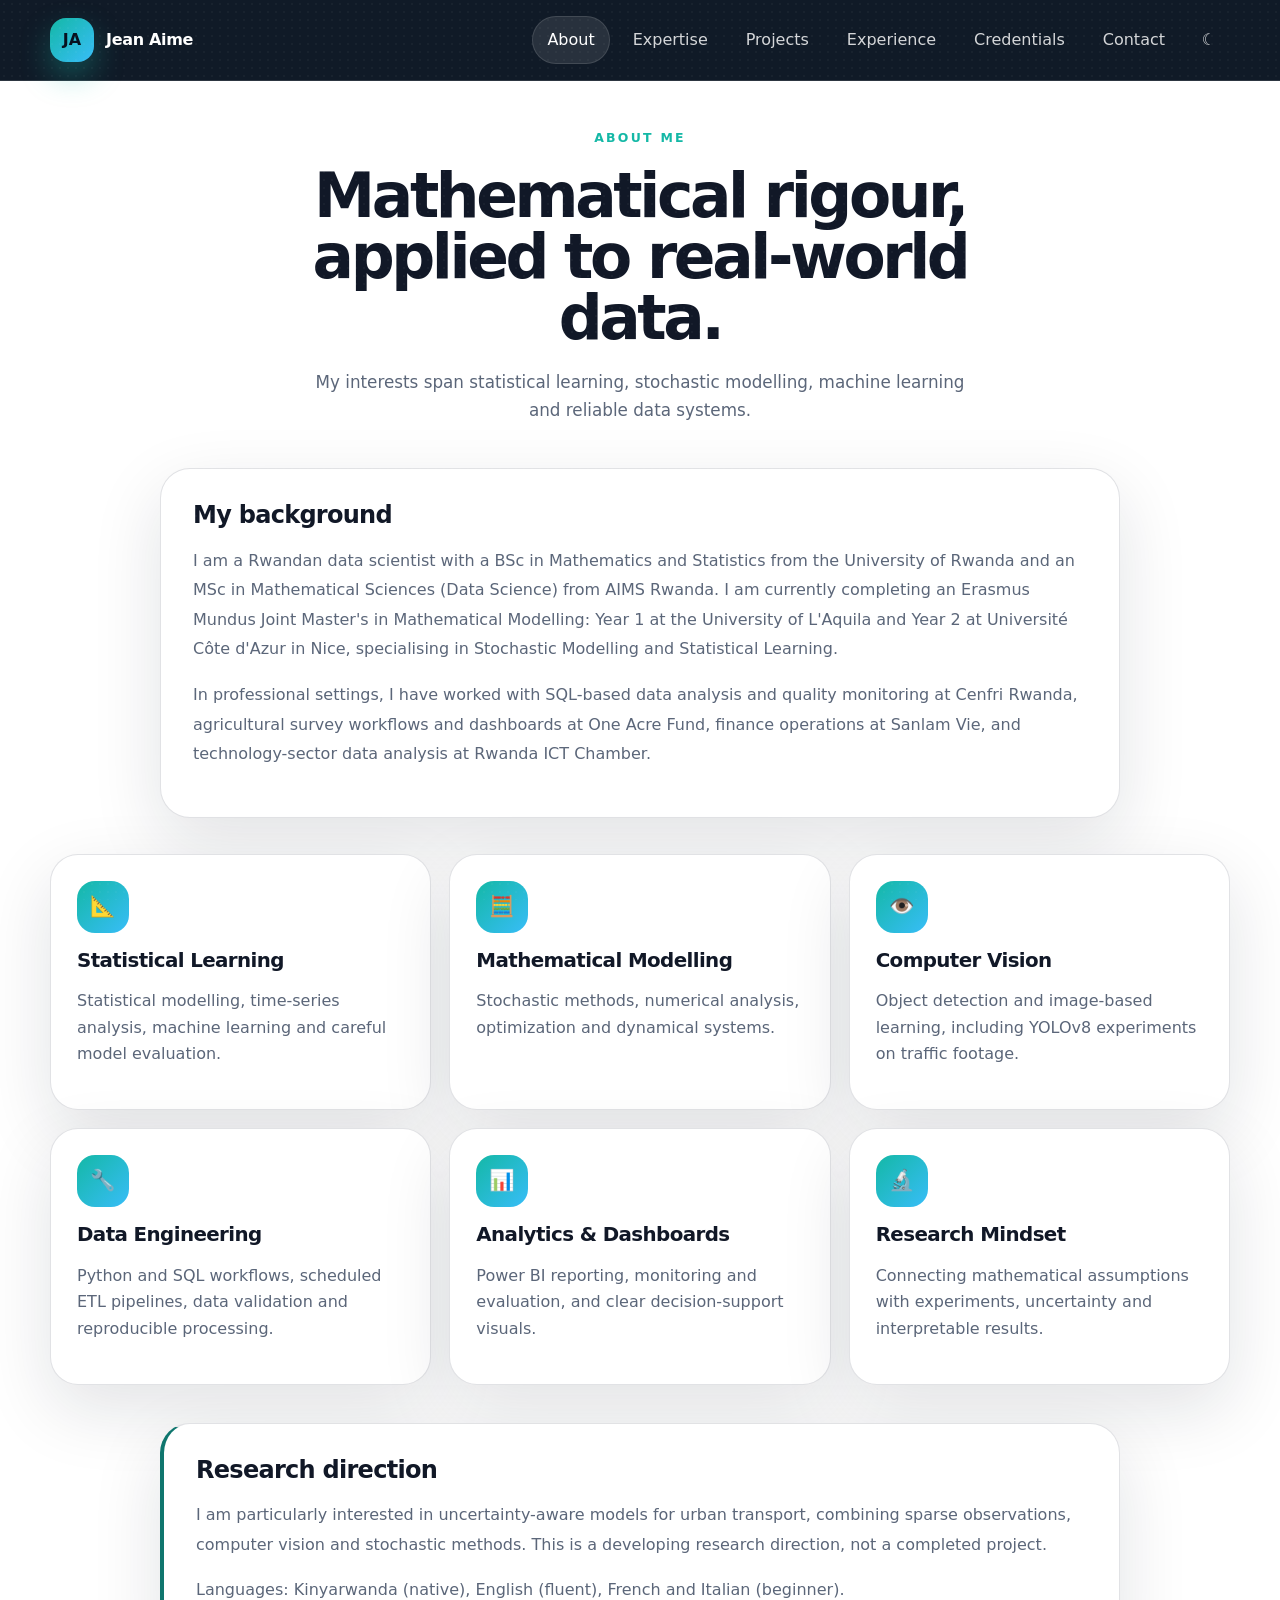
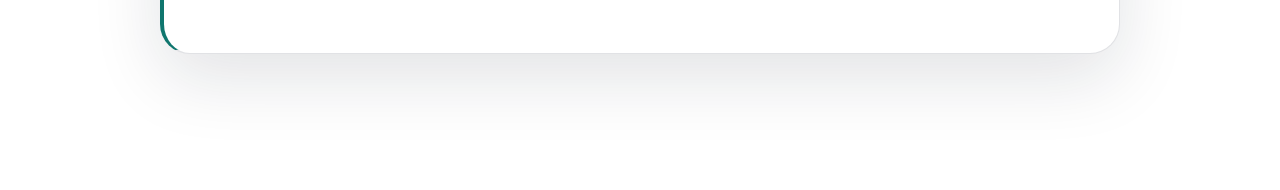
==== commit da706307: "Refresh versioned assets on all portfolio pages" ====
--- a/about.html
+++ b/about.html
@@ -13,7 +13,7 @@
   <meta name="theme-color" content="#07111f" />
   <title>About | Jean Aime Iraguha</title>
   <link rel="icon" href="assets/images/profile.jpg" />
-  <link rel="stylesheet" href="css/styles.css" />
+  <link rel="stylesheet" href="css/styles.css?v=20261028.2" />
 </head>
 <body data-page="about">
   <div class="noise" aria-hidden="true"></div>
@@ -81,7 +81,7 @@
     <div id="modalContent"></div>
   </dialog>
 
-  <script src="js/data.js"></script>
-  <script src="js/main.js"></script>
+  <script src="js/data.js?v=20261028.2"></script>
+  <script src="js/main.js?v=20261028.2"></script>
 </body>
 </html>
--- a/css/styles.css
+++ b/css/styles.css
@@ -1311,3 +1311,11 @@
   .about-narrative { padding: 24px; }
   .page-card { min-height: 0; }
 }
+
+/* Keep navigation readable on light-background inner pages. */
+body:not([data-page="home"]) .site-header {
+  background: rgba(7, 17, 31, 0.96);
+  border-bottom: 1px solid rgba(255, 255, 255, 0.12);
+  backdrop-filter: blur(18px);
+}
+.hero-copy h1 { font-size: clamp(3.1rem, 6.1vw, 5.65rem); }
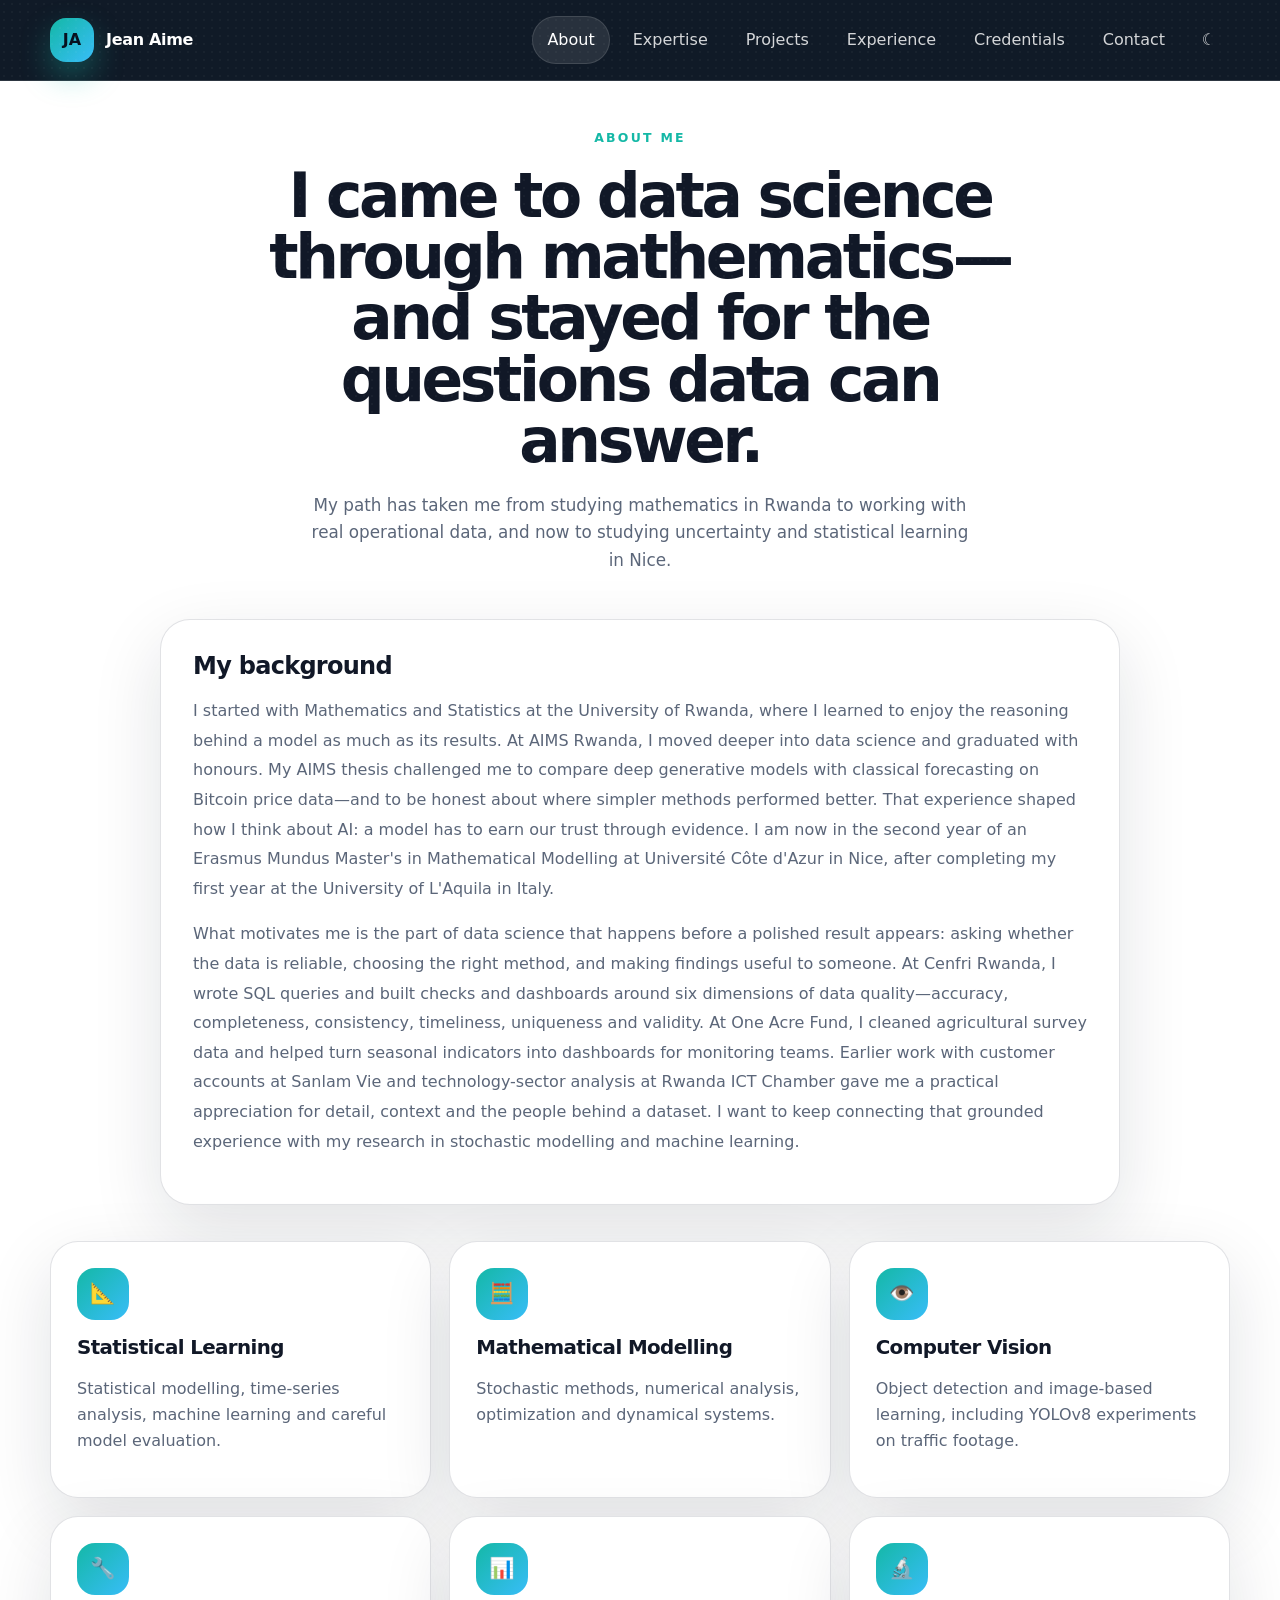
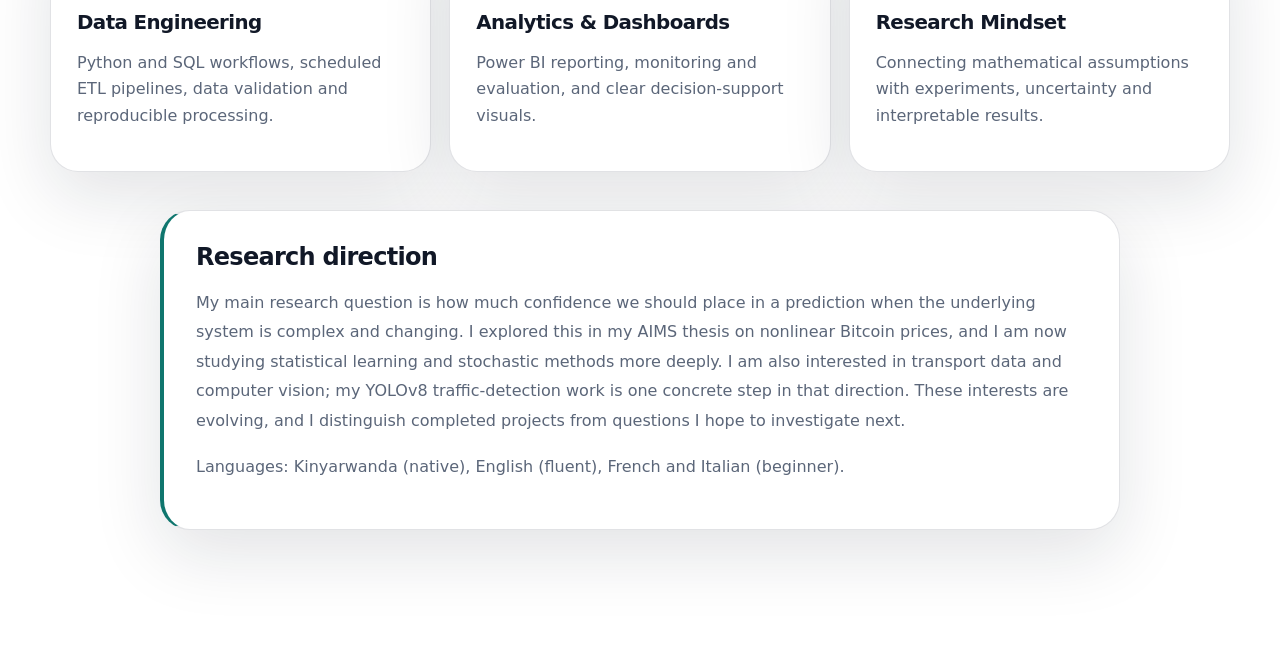
==== commit 89adbf1e: "Humanize portfolio copy using updated résumé" ====
--- a/about.html
+++ b/about.html
@@ -43,29 +43,23 @@
 <section class="section section-light page-section first-page-section">
   <div class="section-heading reveal">
     <p class="eyebrow">About me</p>
-    <h2>Mathematical rigour, applied to real-world data.</h2>
-    <p>My interests span statistical learning, stochastic modelling, machine learning and reliable data systems.</p>
+    <h2>I came to data science through mathematics—and stayed for the questions data can answer.</h2>
+    <p>My path has taken me from studying mathematics in Rwanda to working with real operational data, and now to studying uncertainty and statistical learning in Nice.</p>
   </div>
   <div class="about-narrative reveal">
     <h3>My background</h3>
     <p>
-      I am a Rwandan data scientist with a BSc in Mathematics and Statistics from the University of Rwanda
-      and an MSc in Mathematical Sciences (Data Science) from AIMS Rwanda. I am currently completing an
-      Erasmus Mundus Joint Master's in Mathematical Modelling: Year 1 at the University of L'Aquila and
-      Year 2 at Université Côte d'Azur in Nice, specialising in Stochastic Modelling and Statistical Learning.
+      I started with Mathematics and Statistics at the University of Rwanda, where I learned to enjoy the reasoning behind a model as much as its results. At AIMS Rwanda, I moved deeper into data science and graduated with honours. My AIMS thesis challenged me to compare deep generative models with classical forecasting on Bitcoin price data—and to be honest about where simpler methods performed better. That experience shaped how I think about AI: a model has to earn our trust through evidence. I am now in the second year of an Erasmus Mundus Master's in Mathematical Modelling at Université Côte d'Azur in Nice, after completing my first year at the University of L'Aquila in Italy.
     </p>
     <p>
-      In professional settings, I have worked with SQL-based data analysis and quality monitoring at Cenfri Rwanda,
-      agricultural survey workflows and dashboards at One Acre Fund, finance operations at Sanlam Vie,
-      and technology-sector data analysis at Rwanda ICT Chamber.
+      What motivates me is the part of data science that happens before a polished result appears: asking whether the data is reliable, choosing the right method, and making findings useful to someone. At Cenfri Rwanda, I wrote SQL queries and built checks and dashboards around six dimensions of data quality—accuracy, completeness, consistency, timeliness, uniqueness and validity. At One Acre Fund, I cleaned agricultural survey data and helped turn seasonal indicators into dashboards for monitoring teams. Earlier work with customer accounts at Sanlam Vie and technology-sector analysis at Rwanda ICT Chamber gave me a practical appreciation for detail, context and the people behind a dataset. I want to keep connecting that grounded experience with my research in stochastic modelling and machine learning.
     </p>
   </div>
   <div class="value-grid" id="valueGrid"></div>
   <div class="about-narrative research-note reveal">
     <h3>Research direction</h3>
     <p>
-      I am particularly interested in uncertainty-aware models for urban transport, combining sparse observations,
-      computer vision and stochastic methods. This is a developing research direction, not a completed project.
+      My main research question is how much confidence we should place in a prediction when the underlying system is complex and changing. I explored this in my AIMS thesis on nonlinear Bitcoin prices, and I am now studying statistical learning and stochastic methods more deeply. I am also interested in transport data and computer vision; my YOLOv8 traffic-detection work is one concrete step in that direction. These interests are evolving, and I distinguish completed projects from questions I hope to investigate next.
     </p>
     <p class="muted">Languages: Kinyarwanda (native), English (fluent), French and Italian (beginner).</p>
   </div>
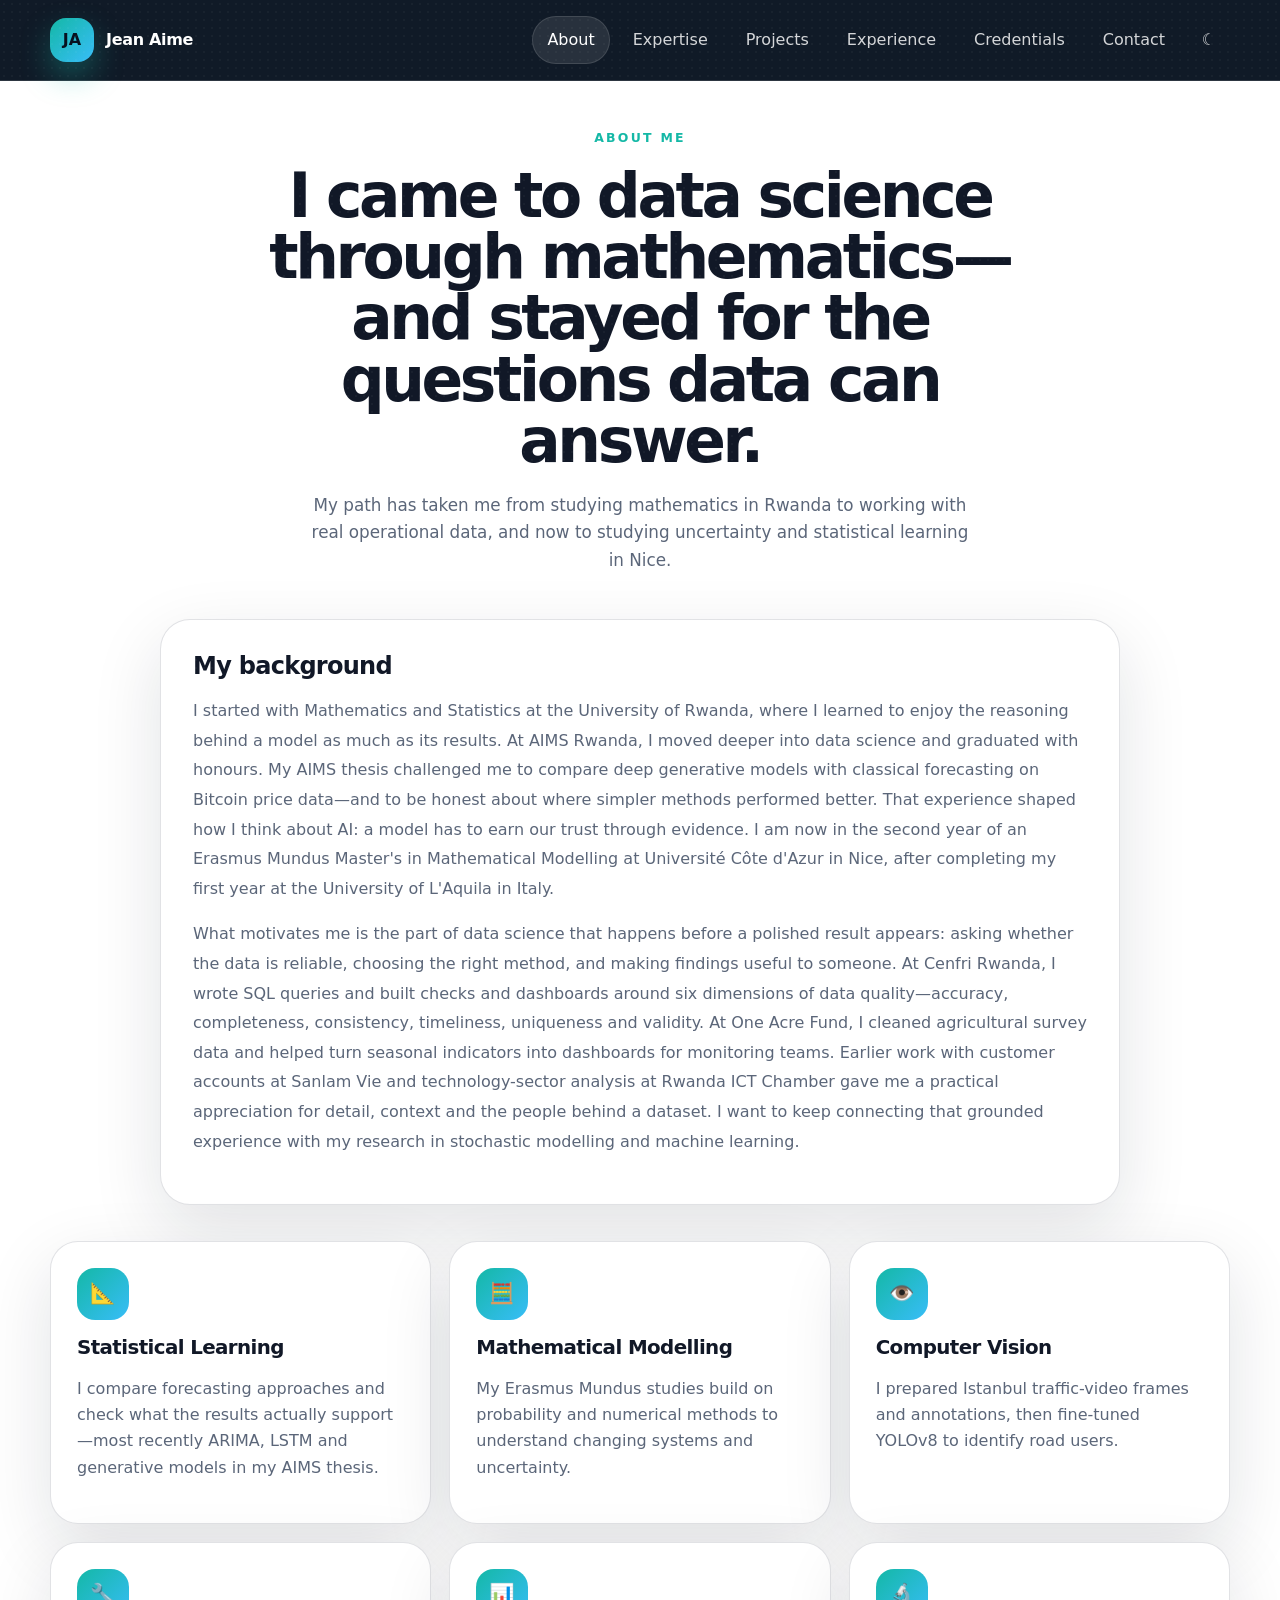
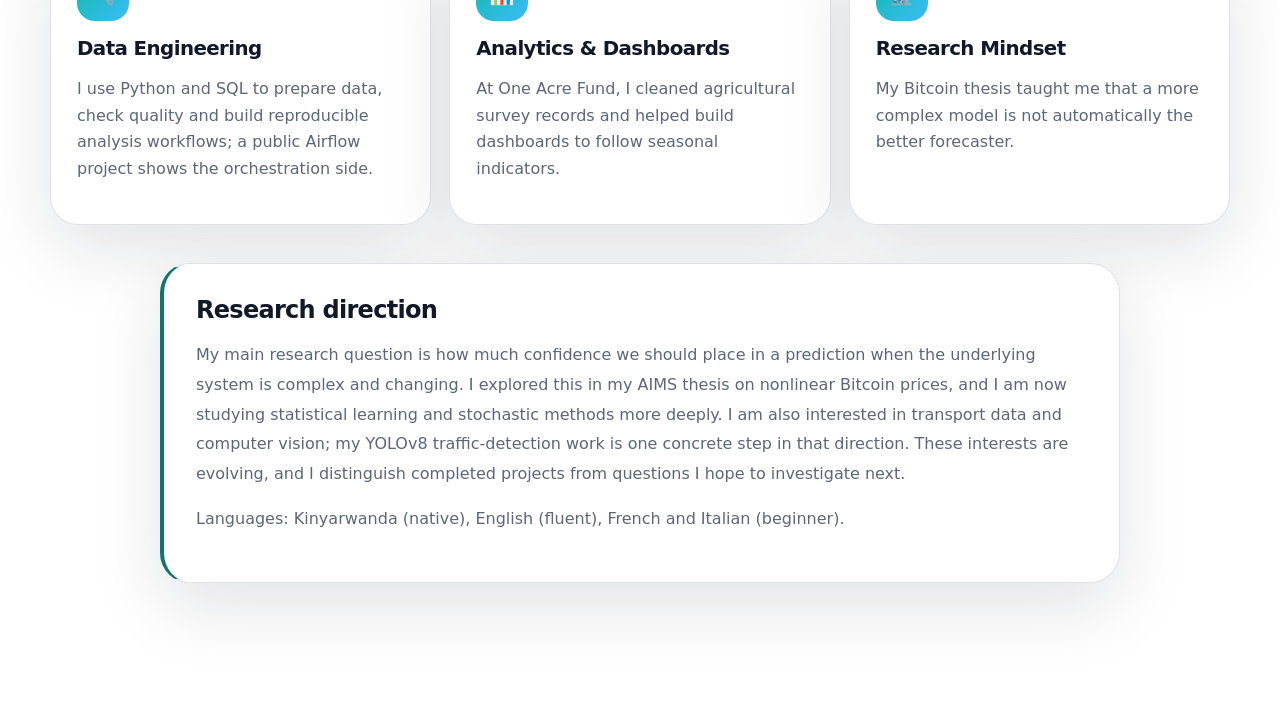
==== commit f4afa7da: "Refresh portfolio content asset version" ====
--- a/about.html
+++ b/about.html
@@ -13,7 +13,7 @@
   <meta name="theme-color" content="#07111f" />
   <title>About | Jean Aime Iraguha</title>
   <link rel="icon" href="assets/images/profile.jpg" />
-  <link rel="stylesheet" href="css/styles.css?v=20261028.2" />
+  <link rel="stylesheet" href="css/styles.css?v=20261028.3" />
 </head>
 <body data-page="about">
   <div class="noise" aria-hidden="true"></div>
@@ -75,7 +75,7 @@
     <div id="modalContent"></div>
   </dialog>
 
-  <script src="js/data.js?v=20261028.2"></script>
-  <script src="js/main.js?v=20261028.2"></script>
+  <script src="js/data.js?v=20261028.3"></script>
+  <script src="js/main.js?v=20261028.3"></script>
 </body>
 </html>
